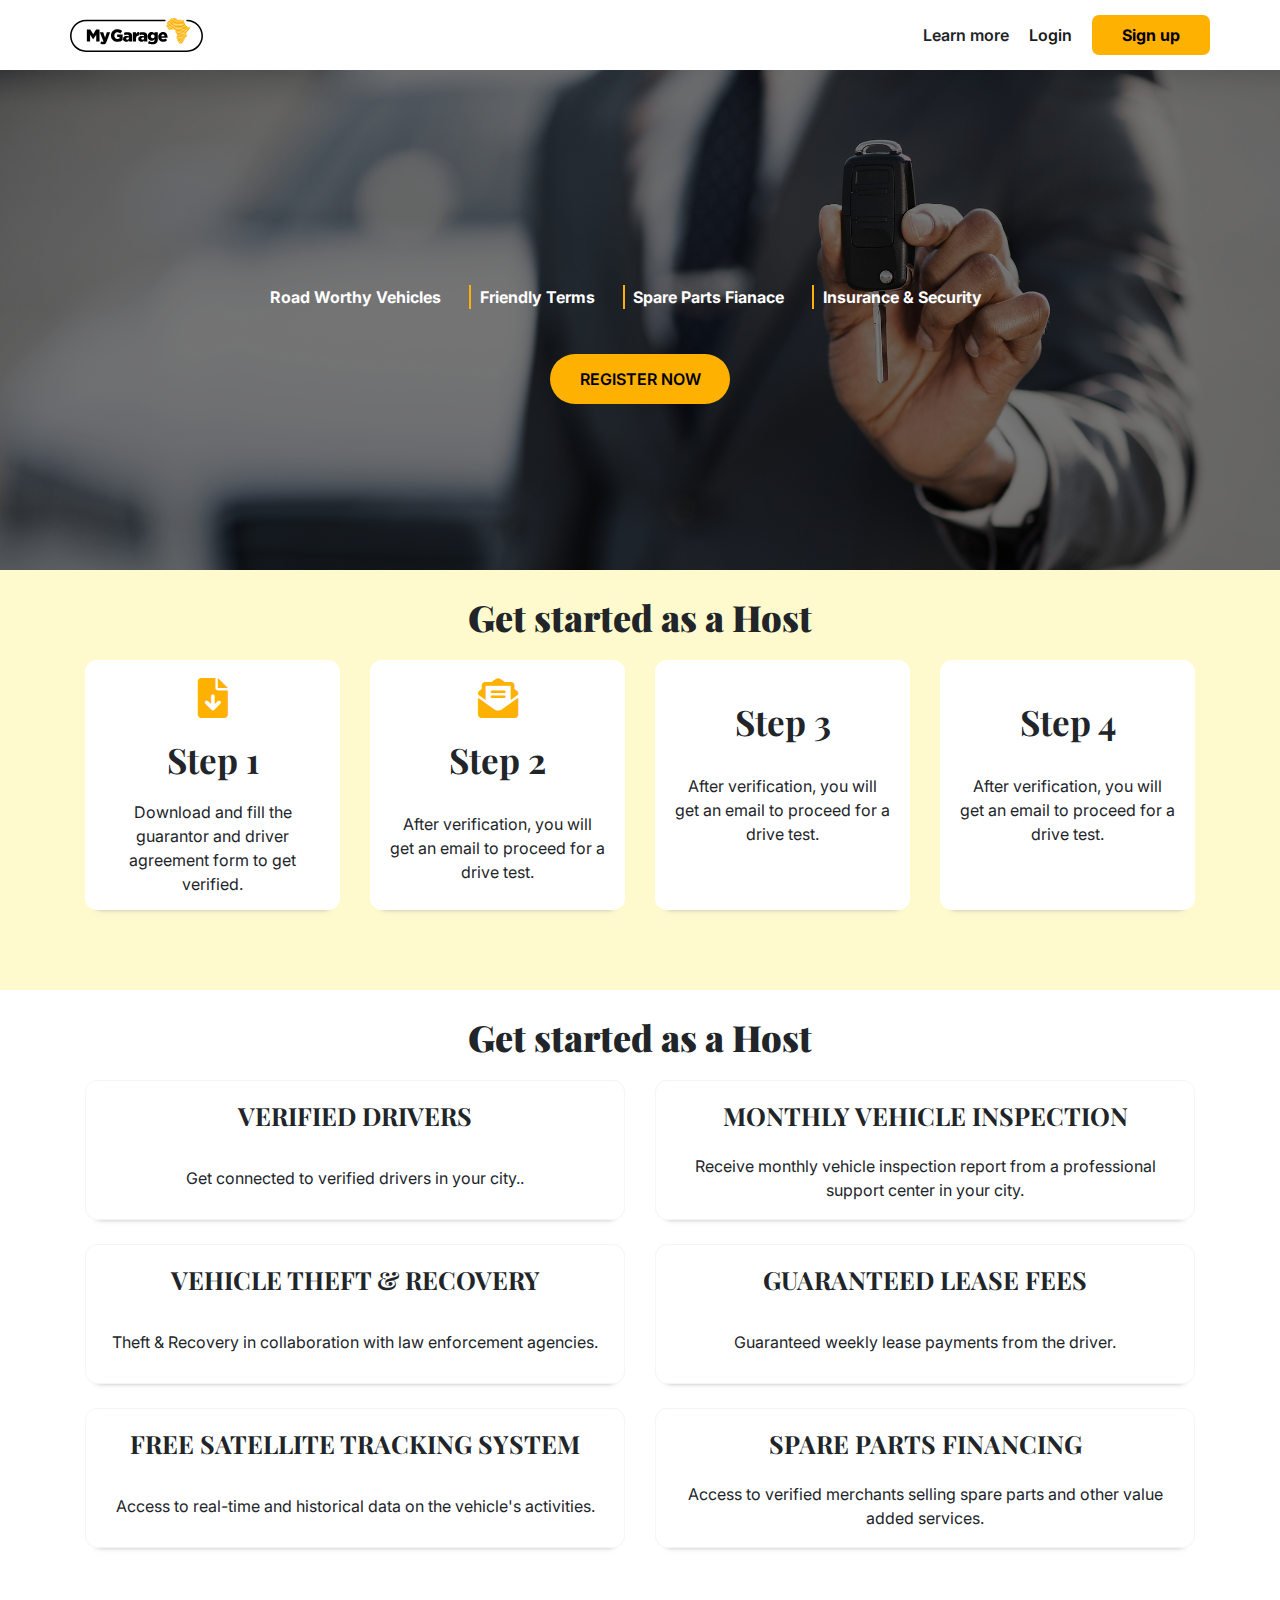
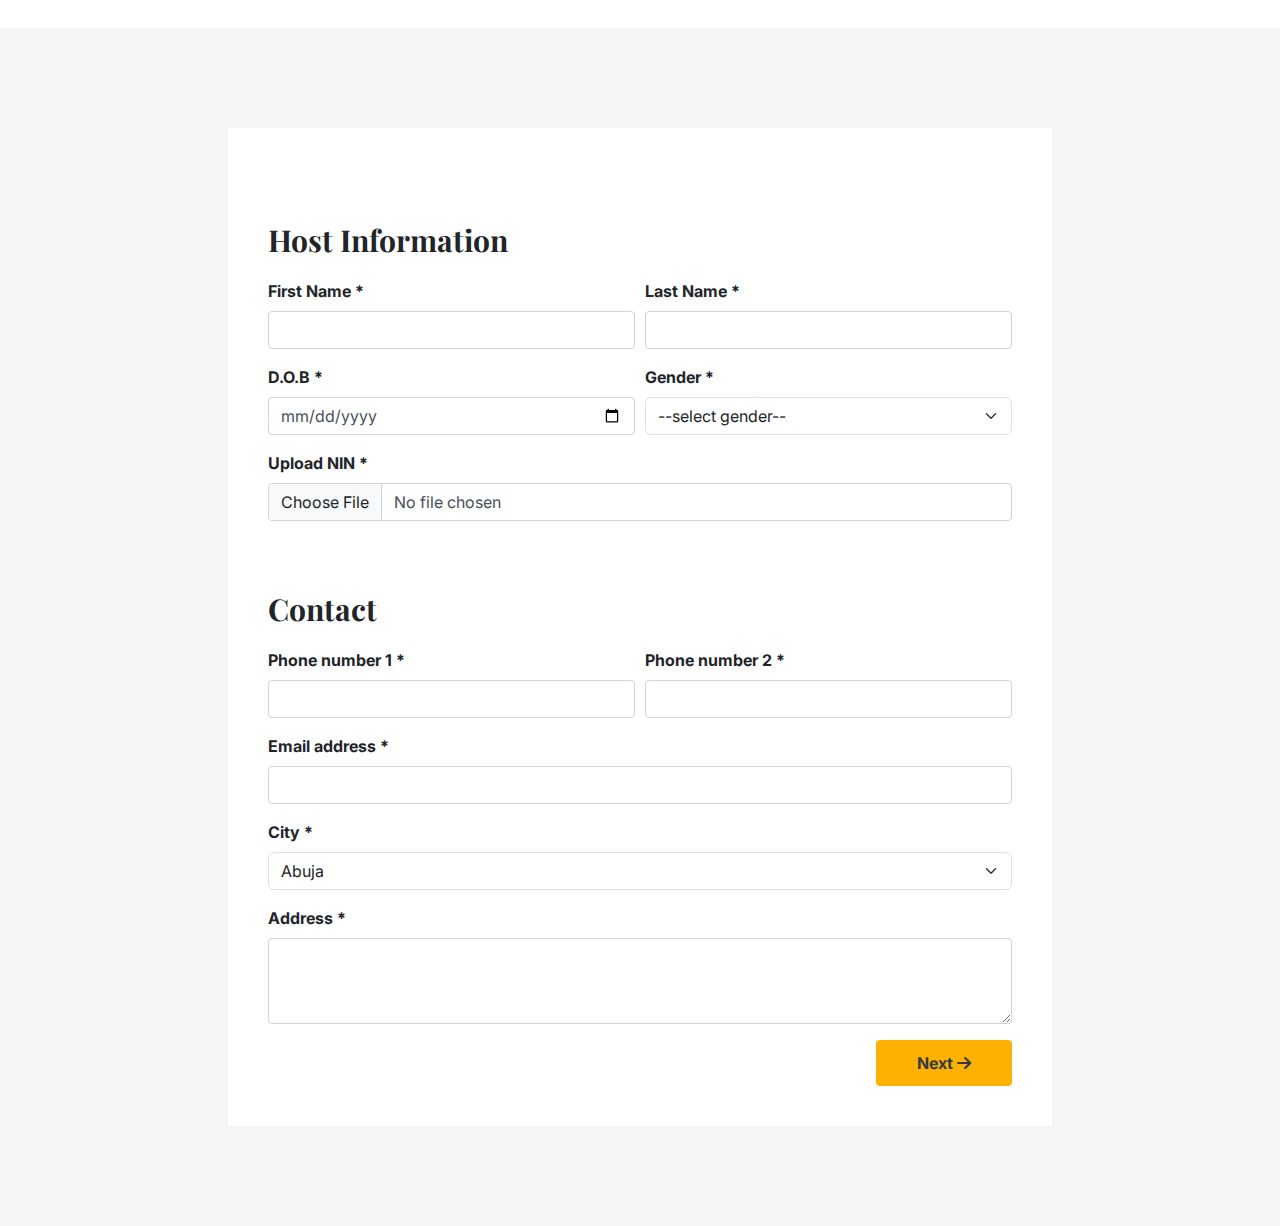
==== host.html @ 90c21dfc "created host.html" ====
<!DOCTYPE html>
<html lang="en">
  <head>
    <meta charset="UTF-8" />
    <meta http-equiv="X-UA-Compatible" content="IE=edge" />
    <meta name="viewport" content="width=device-width, initial-scale=1.0" />
    <title>Document</title>
    <script src="https://cdn.jsdelivr.net/npm/bootstrap@5.1.3/dist/js/bootstrap.bundle.min.js"></script>
    <link
      href="https://cdn.jsdelivr.net/npm/bootstrap@5.1.3/dist/css/bootstrap.min.css"
      rel="stylesheet"
    />
    <link rel="stylesheet" href="assets/bootstrap/css/bootstrap.min.css" />
    <link rel="stylesheet" href="assets/style.css" />
    <!-- Boxicons CDN Link -->
    <link
      href="https://unpkg.com/boxicons@2.0.7/css/boxicons.min.css"
      rel="stylesheet"
    />
    <!-- splide css -->
    <link rel="stylesheet" href="assets/dist/css/splide.min.css" />
    <!-- splide js -->
    <script src="assets/dist/js/splide.min.js"></script>
    <!-- font awesome -->
    <link
      rel="stylesheet"
      href="https://cdnjs.cloudflare.com/ajax/libs/font-awesome/6.0.0/css/all.min.css"
    />
    <!-- aos lib -->
    <link href="https://unpkg.com/aos@2.3.1/dist/aos.css" rel="stylesheet" />
    <script src="https://unpkg.com/aos@2.3.1/dist/aos.js"></script>
  </head>
  <body>
    <style>
      .box{
        width: 100%;
        height: 200px;
        margin-bottom: 30px;
      }
      .register-banner {
        /* height: 580px; */
      }
      .introImg{
        width: 100%;
        height: 580px;
      }
      .introImg img{
        width: 100%;
        height: 100%;
      }
      
    </style>
    <!-- navbar -->
    <div class="navbar">
      <div class="logo">
        <a href="index.html">
        <img src="assets/img/logo1.svg" alt="" />
        </a>
      </div>
      <ul class="account-section">
        <li>Learn more</li>
        <li><a href="login.html">Login</a></li>
        <li class="">
          <a href="" class="accBtn">Sign up</a>
        </li>
      </ul>
    </div>
    <!-- banner -->
    <div class="host-banner">
      <div class="get-started-links">
        <span>Road Worthy Vehicles</span>
        <span>Friendly Terms</span>
        <span>Spare Parts Fianace</span>
        <span>Insurance & Security</span>
      </div>
      <a href="#form-region" class="linkBtn">REGISTER NOW</a>
    </div>

    <div class="steps-section">
        
      <p class="title text-center">Get started as a Host</p>
      <div class="container">
        <div class="row">
          <div class="col-sm-6 col-md-3">
            <div class="stepsBox">
                <div class="step-icon">
                    <i class="fa-solid fa-file-arrow-down"></i>
                </div>
              <div class="step-count">Step 1</div>
              <div class="step-info">
                  Download and fill the guarantor and driver agreement form to get verified.
              </div>
            </div>
          </div>
          <div class="col-sm-6 col-md-3">
            <div class="stepsBox">
                <div class="step-icon">
                    <i class="fa-solid fa-envelope-open-text"></i>
                </div>
              <div class="step-count">Step 2</div>
              <div class="step-info">
                After verification, you will get an email to proceed for a drive test.
              </div>
            </div>
          </div>
          <div class="col-sm-6 col-md-3">
            <div class="stepsBox">
              <div class="step-count">Step 3</div>
              <div class="step-info">
                After verification, you will get an email to proceed for a drive test.
              </div>
            </div>
          </div>
          <div class="col-sm-6 col-md-3">
            <div class="stepsBox">
              <div class="step-count">Step 4</div>
              <div class="step-info">
                After verification, you will get an email to proceed for a drive test.
              </div>
            </div>
          </div>
        </div>
      </div>
    </div>

    <div class="steps-section2">
        <p class="title text-center">Get started as a Host</p>
        <div class="container">
          <div class="row g-4">
            <div class="col-sm-6 col-md-6">
              <div class="stepsBox">
                <div class="step-count">VERIFIED DRIVERS</div>
                <div class="step-info">
                    Get connected to verified drivers in your city..
                </div>
              </div>
            </div>
            <div class="col-sm-6 col-md-6">
              <div class="stepsBox">
                <div class="step-count">MONTHLY VEHICLE INSPECTION</div>
                <div class="step-info">
                    Receive monthly vehicle inspection report from a professional support center in your city.
                </div>
              </div>
            </div>
            <div class="col-sm-6 col-md-6">
              <div class="stepsBox">
                <div class="step-count">VEHICLE THEFT & RECOVERY</div>
                <div class="step-info">
                    Theft & Recovery in collaboration with law enforcement agencies.
                </div>
              </div>
            </div>
            <div class="col-sm-6 col-md-6">
              <div class="stepsBox">
                <div class="step-count">GUARANTEED LEASE FEES</div>
                <div class="step-info">
                    Guaranteed weekly lease payments from the driver.
                </div>
              </div>
            </div>  
            <div class="col-sm-6 col-md-6">
                <div class="stepsBox">
                  <div class="step-count">FREE SATELLITE TRACKING SYSTEM</div>
                  <div class="step-info">
                    Access to real-time and historical data on the vehicle's activities.
                  </div>
                </div>
              </div>
              <div class="col-sm-6 col-md-6">
                <div class="stepsBox">
                  <div class="step-count">SPARE PARTS FINANCING</div>
                  <div class="step-info">
                    Access to verified merchants selling spare parts and other value added services.
                  </div>
                </div>
              </div>
          </div>
        </div>
      </div>
      <div class="form-region" id="form-region">
        <div class="container-fluid">
          <div class="row">        
            <div class="col-sm-6 col-md-8 offset-md-2">
              <div class="registerForm">
                <form action="">
                 <div class="form1">
                  <p class="form-title">Host Information</p>
                  <div class="form-row">
                    <div class="col-sm-6 col-md-6">
                      <div class="form-group">
                        <label for="">First Name *</label>
                        <input type="text" class="form-control" />
                      </div>
                    </div>
                    <div class="col-sm-6 col-md-6">
                      <div class="form-group">
                        <label for="">Last Name *</label>
                        <input type="text" class="form-control" />
                      </div>
                    </div>
                  </div>
                  <div class="form-row">
                    <div class="col-sm-6 col-md-6">
                      <div class="form-group">
                        <label for="">D.O.B *</label>
                        <input type="date" class="form-control" />
                      </div>
                    </div>
                    <div class="col-sm-6 col-md-6">
                      <div class="form-group">
                        <label for="">Gender *</label>
                        <select name="" class="form-select">
                          <option value="">--select gender--</option>
                          <option value="Male">Male</option>
                          <option value="Female">Female</option>
                        </select>
                      </div>
                    </div>
                  </div>
                  <div class="form-row">
                    <div class="col-sm-6 col-md-12">
                      <div class="form-group">
                        <label for="">Upload NIN *</label>
                        <input type="file" class="form-control" />
                      </div>
                    </div>
                  </div>
                  <p class="form-title">Contact</p>
                  <div class="form-row">
                    <div class="col-sm-6 col-md-6">
                      <div class="form-group">
                        <label for="">Phone number 1 *</label>
                        <input type="text" class="form-control" />
                      </div>
                    </div>
                    <div class="col-sm-6 col-md-6">
                      <div class="form-group">
                        <label for="">Phone number 2 *</label>
                        <input type="text" class="form-control" />
                      </div>
                    </div>
                    <div class="col-sm-6 col-md-12 col-lg-12">
                      <div class="form-group">
                        <label for="">Email address *</label>
                        <input type="email" class="form-control" />
                      </div>
                    </div>
                    <div class="col-sm-6 col-md-12 col-lg-12">
                      <div class="form-group">
                        <label for="">City *</label>
                        <select name=""class="form-select">
                          <option value="">Abuja</option>
                          <option value="">Lagos</option>
                          <option value="">Kano</option>
                          <option value="">Abuja</option>
                          <option value="">Abuja</option>
                          <option value="">Abuja</option>
                          <option value="">Abuja</option>
                          <option value="">Abuja</option>
                          <option value="">Abuja</option>
                        </select>
                      </div>
                    </div>
                    <div class="col-sm-6 col-md-12 col-lg-12">
                      <div class="form-group">
                        <label for="">Address *</label>
                        <textarea
                          name=""
                          id=""
                          cols="30"
                          rows="3"
                          class="form-control"
                        ></textarea>
                      </div>
                    </div>
                  </div>
                  <div class="moveBtn">
                    <button id="nextBtn" class="btn text-dark bg-ylw">Next <i class="fa-solid fa-arrow-right"></i></button>
                  </div>  
                 </div>   
                 <div class="form2">
                  <p class="form-title">Documentation</p>
                <div class="form-row">
                  <div class="col-sm-6 col-md-6 col-lg-6">
                    <div class="form-group">
                      <label for="">Driver License *</label>
                      <input
                        type="text"
                        class="form-control"
                        placeholder="Driver License number"
                      />
                    </div>
                  </div>
                  <div class="col-sm-6 col-md-6 col-lg-6">
                    <div class="form-group">
                      <label for="">Upload Driver License *</label>
                      <input type="file" class="form-control" />
                    </div>
                  </div>
                </div>
                <p class="form-title">Terms of Agreement</p>
                <p>
                  Lorem ipsum dolor sit, amet consectetur adipisicing elit. Nemo
                  repellendus nostrum explicabo numquam culpa aliquam.
                </p>
                <div class="form-row">
                  <div class="col-sm-6 col-md-6">
                    <button class="btn w-100 bg-ylw">Download</button>
                  </div>
                  <div class="col-sm-6 col-md-6">
                    <input type="file" class="form-control" />
                    <small>Upload</small>
                  </div>
                </div>
                <p class="form-title">Guarantor Information</p>
                <p>
                  Lorem ipsum dolor sit amet consectetur adipisicing elit.
                  Pariatur commodi labore vero laboriosam, reprehenderit vel.
                </p>
                <div class="form-row">
                  <div class="col-sm-6 col-md-4 col-lg-4">
                    <div class="form-group">
                      <button class="btn bg-ylw w-100">Download</button>
                    </div>
                  </div>
                  <div class="col-sm-6 col-md-4 col-lg-4">
                    <div class="form-group">
                      <input type="file" class="form-control" />
                      <small>Guarantor 1</small>
                    </div>
                  </div>
                  <div class="col-sm-6 col-md-4 col-lg-4">
                    <div class="form-group">
                      <input type="file" class="form-control" />
                      <small>Guarantor 2</small>
                    </div>
                  </div>
                </div>
                <p class="form-title">Bank</p>
                <div class="form-row">
                  <div class="col-sm-6 col-md-4 col-lg-6">
                    <div class="form-group">
                      <label for="">Bank Name</label>
                      <input type="text" class="form-control" />
                    </div>
                  </div>
                  <div class="col-sm-6 col-md-4 col-lg-6">
                    <div class="form-group">
                      <label for="">Account type</label>
                      <select name="" class="form-select">
                        <option value="">Savings</option>
                        <option value="">Current</option>
                      </select>
                    </div>
                  </div>
                  <div class="col-sm-6 col-md-4 col-lg-6">
                    <div class="form-group">
                      <label for="">Account number</label>
                      <input type="text" class="form-control" />
                    </div>
                  </div>
                  <div class="col-sm-6 col-md-4 col-lg-6">
                    <div class="form-group">
                      <label for="">Account number</label>
                      <input type="text" class="form-control" />
                    </div>
                  </div>
                </div>

                <table class="questionTable text-center">
                    <tr>
                        <th>Variable</th>
                        <th>Host</th>
                        <th>Driver</th>
                    </tr>
                    <tr>
                        <td></td>
                        <td colspan="2">Rental</td>
                    </tr>
                    <tr>
                        <td>text text</td>
                        <td><i class="fa-solid fa-check"></i></td>
                        <td><i class="fa-solid fa-times"></i></td>
                    </tr>
                    <tr>
                        <td>text text</td>
                        <td><i class="fa-solid fa-times"></i></td>
                        <td><i class="fa-solid fa-check"></i></td>
                    </tr>
                    <tr>
                        <td>text text</td>
                        <td><i class="fa-solid fa-check"></i></td>
                        <td><i class="fa-solid fa-times"></i></td>
                    </tr>
                    <tr>
                        <td>text text</td>
                        <td><i class="fa-solid fa-times"></i></td>
                        <td><i class="fa-solid fa-check"></i></td>
                    </tr>
                    <tr>
                        <td>text text</td>
                        <td><i class="fa-solid fa-check"></i></td>
                        <td><i class="fa-solid fa-times"></i></td>
                    </tr>
                    <tr>
                        <td>text text</td>
                        <td><i class="fa-solid fa-times"></i></td>
                        <td><i class="fa-solid fa-check"></i></td>
                    </tr>
                </table>
                <div class="moveBtn">
                  <button id="backBtn" class="btn"><i class="fa-solid fa-arrow-left"></i> Back</button>
                  <button class="btn text-dark bg-ylw ml-4">REGISTER</button>
                </div> 
                </div>             
                </form>
              </div>
            </div>
        </div>
        </div>
      </div>   

  </body>
</html>
<script>
  AOS.init()
</script>
<!-- <script src="assets/app.js"></script> -->
<script>
  // multistep form
let nextButton =  document.querySelector('#nextBtn');
let backButton =  document.querySelector('#backBtn');

let box1 = document.querySelector('.form1');
let box2 = document.querySelector('.form2');

nextButton.addEventListener('click', (e)=>{
    e.preventDefault();
    showBox2();
});
backButton.addEventListener('click', (e)=>{
    e.preventDefault();
    showBox1();
});
function showBox2(){
    box1.style.display = "none";
    box2.style.display = "block";
}

function showBox1(){
    box2.style.display = "none";
    box1.style.display = "block";
}

  
</script>

<!-- VERIFIED DRIVERS
Get connected to verified drivers in your city.

MONTHLY VEHICLE INSPECTION
Receive monthly vehicle inspection report from a professional support center in your city.

VEHICLE THEFT & RECOVERY
Theft & Recovery in collaboration with law enforcement agencies.

GUARANTEED LEASE FEES
Guaranteed weekly lease payments from the driver.

FREE SATELLITE TRACKING SYSTEM
Access to real-time and historical data on the vehicle's activities.

SPARE PARTS FINANCING
Access to verified merchants selling spare parts and other value added services. -->


<!-- [6:13 PM, 2/28/2022] Sir Ifeanyi: Service Model 1
-Hire Purhcase
city
hire purhcase value
security deposit
weekly remittance
transmission;automatic or manual
engine type; petrol or diesel
Recommend the address of your preferred mechanic

Who will be responsible for repairs on the suspension system , exhaust, fuel supply system?-driver
Who will be responsible for monthly oil change and servicing?-driver
Who will be responsible for repair on air conditioning system?-driver
Who will be responsible for insurance and vehicle document renewals?-Host
Who will be responsible for repair on wear and tear? -driver
Can the driver work out of town?-YNO
Insurance Type; comprehensive


Service Model 2
-Rental
city
weekly remittance
security deposit
transmission;automatic or manual
engine type; petrol or di…
[6:13 PM, 2/28/2022] Sir Ifeanyi: Service Model 1
-Hire Purhcase
city
hire purhcase value
security deposit
weekly remittance
transmission;automatic or manual
engine type; petrol or diesel
Recommend the address of your preferred mechanic

Who will be responsible for repairs on the suspension system , exhaust, fuel supply system?-driver
Who will be responsible for monthly oil change and servicing?-driver
Who will be responsible for repair on air conditioning system?-driver
Who will be responsible for insurance and vehicle document renewals?-Host
Who will be responsible for repair on wear and tear? -driver
Can the driver work out of town?-NO
Insurance Type; comprehensive


Service Model 2
-Rental
city
weekly remittance
security deposit
transmission;automatic or manual
engine type; petrol or diesel

Recommend the address of your preferred mechanic?
Who will be responsible for repairs on the suspension system , exhaust, fuel supply system?-driver
Who will be responsible for monthly oil change and servicing?-host
Who will be responsible for repair on air conditioning system?-host
Who will be responsible for insurance and vehicle document renewals?-Host
Who will be responsible for repair on wear and tear? -host
Can the driver work out of town?-NO
Insurance Type; comprehensive -->
---- assets/style.css ----
@import url('https://fonts.googleapis.com/css2?family=Comforter&family=Inter:wght@200&family=Poppins:wght@200&family=Redressed&display=swap');
@import url('https://fonts.googleapis.com/css2?family=Playfair+Display:wght@900&display=swap');

:root {
  --ylwClr: #feb100;
}
* {
  margin: 0;
  padding: 0;
  box-sizing: border-box;
  font-family: 'Inter', sans-serif;
}
html {
  scroll-behavior: smooth;
}
a {
  color: #1a1a1a;
  text-decoration: none;
}
a:hover {
  color: var(--ylwClr) !important;
}
.bg-ylw {
  background-color: #feb100;
  color: #fff;
  font-weight: bold;
}
.learnBtn {
  color: #000;
  font-weight: 600;
  text-decoration: none;
  background: var(--ylwClr);
  display: flex;
  justify-content: center;
  align-items: center;
  width: 180px;
  height: 50px;
  border-radius: 3px;
  outline: none;
  border: none;
}
/* scrollbar */
/* width */
::-webkit-scrollbar {
  width: 7px;
}

/* Track */
::-webkit-scrollbar-track {
  background: #555;
}

/* Handle */
::-webkit-scrollbar-thumb {
  background: var(--ylwClr);
}

/* Handle on hover */
::-webkit-scrollbar-thumb:hover {
  background: #555;
}
.navbar {
  font-weight: 600;
  padding: 0 70px;
  height: 70px;
  box-shadow: 0 0 10px #c4c4c4;
}
.logo {
  height: 100%;
  width: 190px;
  display: flex;
  justify-content: center;
  align-items: center;
}
.logo img {
  height: 80%;
  width: 70%;
}
.accBtn {
  background: var(--ylwClr);
  padding: 10px 30px;
  color: #000;
  font-weight: bold;
  border-radius: 7px;
  border: none;
  outline: none;
}
.account-section {
  display: flex;
  margin: 0;
  padding: 0;
}
.account-section li {
  list-style: none;
  margin-left: 20px;
}

.banner {
  /* background-color: red; */
  z-index: 4;
  text-align: center;
  width: 70%;
  height: 80%;
  display: flex;
  justify-content: center;
  align-items: center;
  flex-direction: column;
  /* padding-left: 40px; */
  /* margin-top: 40px; */
}

.banner-section {
  height: 520px;
  background: url('img/fati\ bridge.png');
  background-position: center;
  background-size: cover;
  position: relative;
  z-index: -2;
  display: flex;
  justify-content: center;
  align-items: center;
}
.banner-section::after {
  width: 100%;
  height: 520px;
  background: rgba(0, 0, 0, 0.541);
  position: absolute;
  top: 0;
  left: 0;
  display: block;
  content: '';
  z-index: -1;
}
.banner-title {
  font-family: 'Playfair Display', serif !important;
  font-size: 55px;
  color: #fff;
}
.banner-info {
  color: #fff;
  font-size: 20px;
  font-weight: bold;
}
.search-box {
  z-index: 100px !important;
  width: 45%;
  margin: 10px auto;
  border: 1px solid #c4c4c4;
  border-radius: 30px;
  height: 50px;
  background-color: #fff !important;
  position: absolute;
  top: 80px;
  left: 27%;
  display: flex;
  justify-content: flex-end;
}
.searchIcon {
  border-radius: 30px;
  background: var(--ylwClr);
  width: 50px;
  height: 100%;
  display: flex;
  justify-content: center;
  align-items: center;
  font-size: 24px;
}

.account-btn {
  height: 90px;
  width: 44%;
  margin: auto;
  transform: translateY(-35px);
  background: var(--ylwClr);
  display: flex;
  justify-content: center;
  align-items: center;
  margin-bottom: 50px;
  border-radius: 48px;
  /* height: 60px; */
  /* width: 90%; */
}
.account-btn button {
  width: 170px;
  height: 50px;
  margin: 7px;
  border-radius: 35px;
  border: none;
}
.register-host,
.driver-register {
  background-color: #fff;
  font-weight: 600;
  color: #1a1a1a;
}
.enterprise {
  background-color: #1a1a1a;
  font-weight: 600;
  color: #fff;
}
ul {
  list-style: none;
}
a {
  text-decoration: none;
}
a:hover {
  color: #000;
  font-weight: 600;
  text-decoration: none;
  color: aliceblue;
}
.title {
  font-size: 36px;
  font-weight: 900;
  letter-spacing: 0;
  text-align: center;
  font-family: 'Playfair Display', serif !important;
  z-index: 10px;
  padding-top: 20px;
}
.title-box {
  position: relative;
}
.title-shadow {
  width: 370px;
  height: 12px;
  background: #c4c4c45d;
  margin: auto;
  z-index: -50px;
  opacity: 0.5;
  transform: translateY(-33px);
}
/* car section */
.browse-car-section {
  margin-bottom: 80px;
  height: auto;
  display: flex;
  flex-direction: column;
}
.browse-car {
  background: #fff;
  height: 330px;
  width: 280px;
  border-radius: 36px;
  border: 1px solid #c4c4c438;
  box-shadow: 0 10px 6px -12px #777;
}
.browse-car:hover {
  border: 2px solid #c4c4c438;
  transform-style: preserve-3d;
  transform: scale(1.02);
  transition: all ease 0.3s;
  box-shadow: 0 10px 6px -7px #777;
}
.car-img {
  width: 100%;
  height: 65%;
  border-top-right-radius: 36px;
  border-top-left-radius: 36px;
  border-bottom-right-radius: 36px;
}
.location-img {
  height: 70%;
  width: 100%;
  display: flex;
  justify-content: center;
  align-items: center;
  border-top-right-radius: 36px;
  border-top-left-radius: 36px;
  border-bottom-right-radius: 36px;
}
.car-img img {
  width: 100%;
  height: 100%;
  border-top-right-radius: 36px;
  border-top-left-radius: 36px;
  border-bottom-right-radius: 36px;
}
.location-img img {
  height: 100%;
  width: 100%;
  border-top-right-radius: 36px;
  border-top-left-radius: 36px;
  border-bottom-right-radius: 36px;
}
.browse-location {
  height: 370px;
  width: 365px;
  box-shadow: 0 10px 6px -12px #777;
  position: relative;
  border-radius: 22px;
  background: #fff;
  border-radius: 36px;
}
.browse-location:hover {
  transform-style: preserve-3d;
  box-shadow: 0 10px 6px -7px #777;
}

.car-name {
  width: 100%;
  height: 20%;
  font-weight: bold;
  flex-direction: column;
  padding: 20px;
  line-height: 10px;
}
.car-price {
  color: var(--ylwClr);
  font-weight: bold;
  font-size: 20px;
}
.car-location {
  color: #777;
}
.name-car {
  font-size: 14px;
}
.account-img {
  width: 100%;
  height: 200px;
  background: #c4c4c4;
}
.account-info {
  width: 100%;
  height: 200px;
  background: var(--ylwClr);
}
.explore-garage-section {
  width: 100%;
  background: #ffface;
  position: relative;
}

.location-section {
  margin-bottom: 70px;
  display: flex;
  flex-direction: column;
  background: #f5f5f5;
}
.location-name {
  height: 30%;
  display: flex;
  justify-content: center;
  align-items: flex-start;
  font-weight: bold;
  background-color: #fff;
  color: #1a1a1a;
  padding: 10px 30px;
  flex-direction: column;
  border-bottom-right-radius: 36px;
  border-bottom-left-radius: 36px;
}
.place {
  font-size: 23px;
  font-weight: bold;
}
.vehicle-num {
  font-weight: 500;
  font-size: 20px;
  color: #777;
}
.download-app-section {
  width: 70%;
  margin: auto;
  margin-bottom: 50px;
}
.app-img,
.app-download {
  width: 100%;
  height: 450px;
  /* background-color: red; */
  display: flex;
  justify-content: center;
  /* align-items: center; */
  flex-direction: column;
}
.app-download img {
  width: 50%;
}
.app-img img {
  width: 90%;
  height: 90%;
}
.afflicate-section {
  height: 300px;
  display: flex;
  justify-content: center;
  align-items: center;
  flex-direction: column;
  background: #1a1a1a;
}
.affiliate-title {
  font-size: 60px;
  color: #fff;
  font-weight: 600;
  font-family: 'Playfair Display', serif !important;
}
.get-started-btn {
  padding: 20px 70px;
  background: var(--ylwClr);
  border: none;
  /* text-align: center; */
  font-weight: 600;
  color: #1a1a1a;
  border-radius: 3px;
}
.affiliate-info {
  color: #fff;
  font-weight: 600;
  width: 70%;
  text-align: center;
}
.ratings-section {
  margin-top: 70px;
  /* margin-bottom: 10px; */
}
.ratings {
  width: 100%;
  height: 300px;
  background: #c4c4c4;
}
.ratings-img,
.ratings-info {
  width: 100%;
  height: 50%;
}
.linkBtn {
  color: #000;
  font-weight: 600;
  text-decoration: none;
  background: var(--ylwClr);
  margin: 12px auto;
  display: flex;
  justify-content: center;
  align-items: center;
  width: 180px;
  height: 50px;
  border: none;
  outline: none;
  border-radius: 25px;
  margin-bottom: 45px;
}
.linkBtn:hover {
  color: #fff !important;
}
.sideBtn {
  margin: 0 !important;
}
.card {
  position: relative;
  background: #fff;
  border-radius: 20px;
  margin: 20px 0;
  box-shadow: 0 5px 10px rgba(0, 0, 0, 0.1);
}

.card::before {
  content: '';
  position: absolute;
  height: 40%;
  width: 100%;
  background: #7d2ae8;
  border-radius: 20px 20px 0 0;
}

.card .card-content {
  display: flex;
  flex-direction: column;
  align-items: center;
  padding: 30px;
  position: relative;
  z-index: 100;
}

section .card .image {
  height: 140px;
  width: 140px;
  border-radius: 50%;
  padding: 3px;
  background: #7d2ae8;
}

section .card .image img {
  height: 100%;
  width: 100%;
  object-fit: cover;
  border-radius: 50%;
  border: 3px solid #fff;
}

.card .media-icons {
  position: absolute;
  top: 10px;
  right: 20px;
  display: flex;
  flex-direction: column;
  align-items: center;
}

.card .media-icons i {
  color: #fff;
  opacity: 0.6;
  margin-top: 10px;
  transition: all 0.3s ease;
  cursor: pointer;
}

.card .media-icons i:hover {
  opacity: 1;
}

.card .name-profession {
  display: flex;
  flex-direction: column;
  align-items: center;
  margin-top: 10px;
}

.name-profession .name {
  font-size: 20px;
  font-weight: 600;
}

.name-profession .profession {
  font-size: 15px;
  font-weight: 500;
}

.card .rating {
  display: flex;
  align-items: center;
  margin-top: 18px;
}

.card .rating i {
  font-size: 18px;
  margin: 0 2px;
  color: #7d2ae8;
}

.card .button {
  width: 100%;
  display: flex;
  justify-content: space-around;
  margin-top: 20px;
}

.card .button button {
  background: #7d2ae8;
  outline: none;
  border: none;
  color: #fff;
  padding: 8px 22px;
  border-radius: 20px;
  font-size: 14px;
  transition: all 0.3s ease;
  cursor: pointer;
}

.button button:hover {
  background: #6616d0;
}

.explore-account {
  height: 400px;
}
.image_acct,
.acct_signup {
  width: 100%;
  height: 80%;
  background: #c4c4c4;
}

/* explore section */
.explore-img {
  width: 100%;
  height: 500px;
  display: flex;
  justify-content: flex-end;
  /* align-items: flex-end; */
  /* flex-direction: column; */
  padding: 0 30px;
}
.col-img {
  /* position: relative; */
}
.africa-img {
  position: absolute;
  top: -50px;
  height: 500px;
  z-index: 100;
  left: -240px;
  opacity: 0.1;
}
.explore-link {
  width: 100%;
  height: 500px;
  display: flex;
  justify-content: center;
  align-items: flex-start;
  flex-direction: column;
  padding: 0 30px;
}
.explore-img img {
  width: 50%;
  height: 75%;
}
.title-signup {
  font-size: 35px;
  font-weight: bolder;
  font-family: 'Playfair Display', serif;
}
.spc-clr {
  font-weight: bolder;
  font-size: 36px;
  font-family: 'Playfair Display', serif;
}
.explore-info {
  width: 70%;
}
.download-title {
  font-weight: bold;
  font-size: 30px;
  font-family: 'Playfair Display', serif;
}
/* ratings section */
.ratings-section {
  margin-bottom: 80px;
  height: auto;
  display: flex;
  flex-direction: column;
}
.rating {
  height: 250px;
  width: 355px;
  border: 1px solid #c4c4c438;
  box-shadow: 0 10px 6px -12px #777;
}
.rating:hover {
  box-shadow: 0 10px 6px -7px #777;
}
.rating-top {
  width: 100%;
  height: 60%;
  display: flex;
  justify-content: space-between;
  align-items: center;
}
.rating-info {
  width: 100%;
  padding: 15px;
  text-align: center;
  font-size: 15px;
}
.user-1,
.user-2 {
  height: 100%;
  width: 50%;
  display: flex;
  justify-content: center;
  align-items: center;
  flex-direction: column;
}
.user-name,
.user-rating {
  width: 100%;
}
.user-1 img {
  width: 65%;
  height: 75%;
  border-radius: 50%;
}

/* faqs section */
.section-center {
  max-width: 70%;
  margin: auto;
  margin-bottom: 100px;
}
.question {
  background: #fff;
  border-radius: 5px;
  box-shadow: 0 10px 6px -12px #777;
  padding: 1.5rem 1.5rem 0 1.5rem;
  margin: auto;
  margin-bottom: 1rem;
}
.question-title {
  display: flex;
  justify-content: space-between;
  align-items: center;
  text-transform: capitalize;
  padding-bottom: 1rem;
}

.question-title p {
  margin-bottom: 0;
  font-weight: 600;
}
.question-btn {
  font-size: 1.5rem;
  background: transparent;
  border-color: transparent;
  cursor: pointer;
  color: var(--ylwClr);
  transition: all 0.3s linear;
}
.question-btn:hover {
  transform: rotate(90deg);
}
.question-text {
  padding: 1rem 0 1.5rem 0;
  border-top: 1px solid rgba(0, 0, 0, 0.2);
}
.question-text p {
  margin-bottom: 0;
}
/* hide text */
.question-text {
  display: none;
}
.show-text .question-text {
  display: block;
}
.minus-icon {
  display: none;
}
.show-text .minus-icon {
  display: inline;
}
.show-text .plus-icon {
  display: none;
}
/* backtop botton */
.backTop {
  width: 70px;
  height: 70px;
  background: var(--ylwClr);
  color: #1a1a1a;
  position: fixed;
  right: 15px;
  bottom: 15px;
  border-radius: 50px;
  border: none;
  display: none;
  outline: none;
}
.backTop:hover {
  background: #1a1a1a;
  font-weight: bold;
  color: #f5f5f5;
}
/* footer */
.footer-section {
  background: #f5f5f5;
  padding: 80px;
}
.footer-sec {
  width: 100%;
  height: auto;
  /* background: red; */
  padding: 10px;
}
.footer-logo img {
  width: 170px;
  height: 150px;
}
.footer-section-title {
  font-weight: bold;
  font-size: 16px;
  padding: 30px 0;
  height: 40px;
  display: flex;
  justify-content: flex-start;
  align-items: center;
  text-transform: uppercase;
}
.footer-list li {
  color: #1a1a1a;
}
.tel-text {
  color: #1a1a1a;
}
.footer-socials {
  display: flex;
}
.footer-socials li {
  margin: 15px 10px 0 0;
}
.footer-socials li i {
  font-size: 35px;
}

/* form */
.formBox {
  padding: 20px;
  width: 100%;
  height: auto;
  /* box-shadow: 0 0 1px #777; */
}
.form-img {
  width: 100%;
  height: 70px;
  /* border: 1px solid; */
}
.form-img img {
  width: 100%;
  height: 100%;
}
.acctOption {
  width: 100%;
  height: 40px;
  display: flex;
  justify-content: space-between;
  align-items: center;
  margin-top: 20px;
  font-weight: 600;
}
.createBtn {
  color: var(--ylwClr);
}
.form-login {
  margin-top: 30px;
}
.form-login input {
  width: 100%;
  box-shadow: 0 0 1px #777;
}
/* register form */
.registerForm label {
  font-weight: bold;
}
.form-title {
  font-weight: bold;
  font-family: 'Playfair Display', serif !important;
  font-size: 30px;
  margin-top: 50px;
}

@media screen and (max-width: 700px) {
  .banner-section {
    height: 420px;
  }
  .banner-section::after {
    height: 420px;
  }
  .banner-title {
    font-size: 20px;
  }
  .banner-info {
    font-size: 14px;
  }
  .banner {
    width: 85%;
    text-align: justify;
  }

  .account-btn button {
    width: 32%;
    height: 40px;
    margin: 7px;
    border-radius: 35px;
    border: none;
    font-size: 11px;
  }
  .browse-car-section {
    margin-bottom: 80px;
    height: auto;
    display: flex;
    flex-direction: column;
  }
  .browse-car {
    background: #fff;
    height: 330px;
    width: 10px;
    border-radius: 36px;
    border: 1px solid #c4c4c438;
    box-shadow: 0 10px 6px -12px #777;
  }
}
/* register page */

.form-region {
  background: #f5f5f5;
  padding: 100px 0;
}
.registerForm {
  background: #fff;
  padding: 40px;
}
.moveBtn {
  display: flex;
  justify-content: flex-end;
}
.moveBtn button {
  padding: 10px 40px;
}
.form2 {
  display: none;
}
#backBtn {
  border: 2px solid var(--ylwClr);
  color: var(--ylwClr);
  font-weight: bold;
}
.steps-section {
  padding-bottom: 80px;
  background: #ffface;
}
.stepsBox {
  width: 100%;
  height: 250px;
  background: #fff;
  box-shadow: 0 10px 6px -12px #777;
  border-radius: 12px;
  display: flex;
  justify-content: center;
  align-items: center;
  flex-direction: column;
}
.stepsBox i{
  font-size: 40px;
  color: #feb100
}
.step-count,
.step-info {
  display: flex;
  justify-content: center;
  align-items: center;
}
.step-count {
  /* border: 1px solid; */
  height: 20%;
  font-size: 35px;
  font-weight: bold;
  font-family: 'Playfair Display', serif !important;
  display: flex;
  justify-content: center;
  align-items: center;
}
.step-icon{
  /* border: 1px solid; */
  height: 30%;
  display: flex;
  justify-content: center;
  align-items: center;
}
.step-info {
  height: 50%;
  padding: 20px;
  text-align: center;
  display: flex;
  justify-content: center;
  align-items: center;
}
.register-banner {
  height: 500px;
  background: url('img/web\ dev\ 12.jpg');
  background-position: center;
  background-size: cover;
  position: relative;
  z-index: -2;
  display: flex;
  justify-content: center;
  align-items: center;
  flex-direction: column;
  z-index: 10;
}
.register-banner::after {
  width: 100%;
  height: 500px;
  background: rgba(0, 0, 0, 0.541);
  position: absolute;
  top: 0;
  left: 0;
  display: block;
  content: '';
  z-index: -1;
}
.get-started-links{
  width: 64%;
  /* margin: auto; */
  height: 60px;
  /* background: red; */
  display: flex;
  justify-content: space-between;
  align-items: center;
  padding: 0 40px;
  color: #fff;
  font-weight: bold;
  padding-bottom: 30px;
  margin-top: 90px
}
.get-started-links span{
  border-right: 2px solid var(--ylwClr);
  padding-right:  28px;
  /* text-align: center; */
  display: flex;
  justify-content: center;
  align-items: center;
}
.get-started-links span:last-child{
  border-right: none;
}
.steps-section2 {
  padding-bottom: 80px;
  background: #fff;
}
.steps-section2 .stepsBox{
  border: 1px solid #f5f5f5;
  height: 140px;
}
.steps-section2 .stepsBox:hover{
  box-shadow: 0 10px 6px -7px #777;
}
.steps-section2 .step-count {
  height: 40%;
  font-size: 25px;
  font-weight: bold;

}
.host-banner {
  height: 500px;
  background: url('img/web\ dev\ 13.jpg');
  background-position: center;
  background-size: cover;
  position: relative;
  z-index: -2;
  display: flex;
  justify-content: center;
  align-items: center;
  flex-direction: column;
  z-index: 10;
}
.host-banner::after {
  width: 100%;
  height: 500px;
  background: rgba(0, 0, 0, 0.541);
  position: absolute;
  top: 0;
  left: 0;
  display: block;
  content: '';
  z-index: -1;
}
.questionTable{
  width: 100%;
}
.questionTable{
  /* border: 1px solid; */
}
.questionTable td{
  border: 1px solid;

}
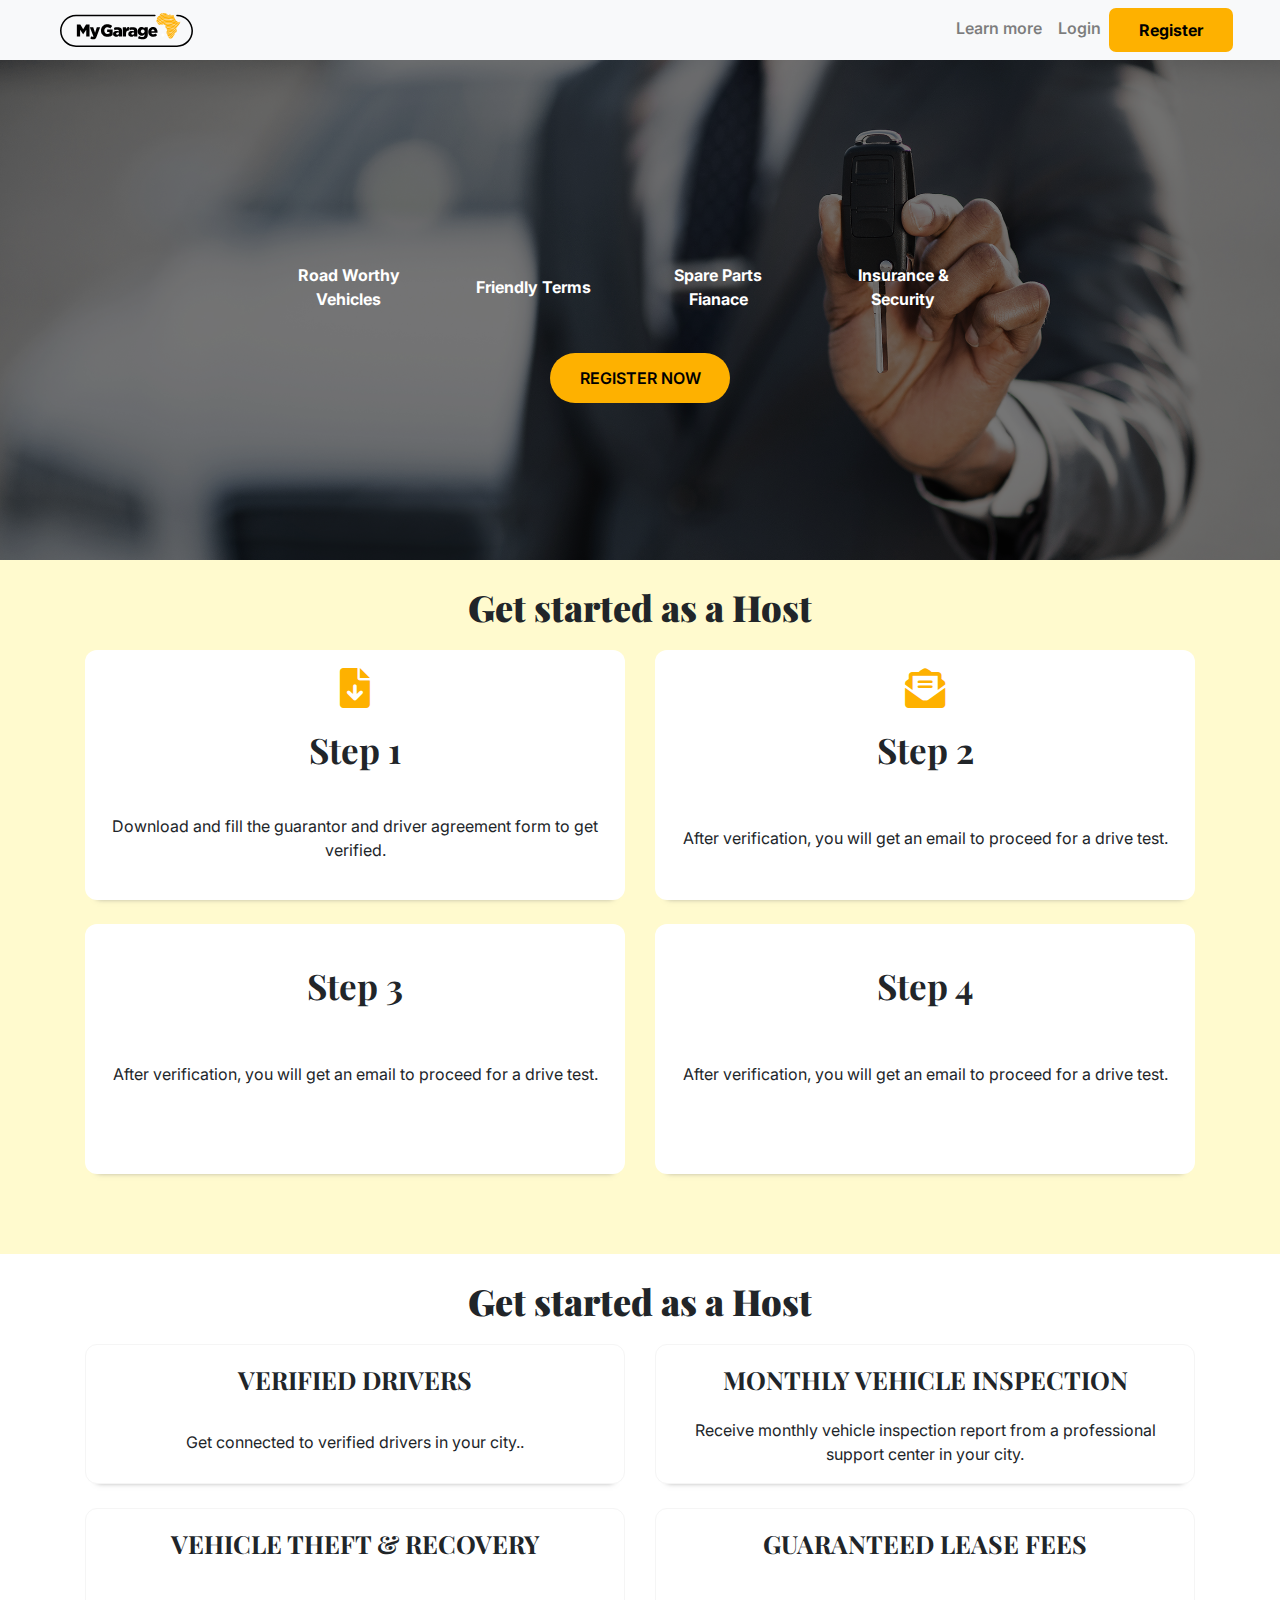
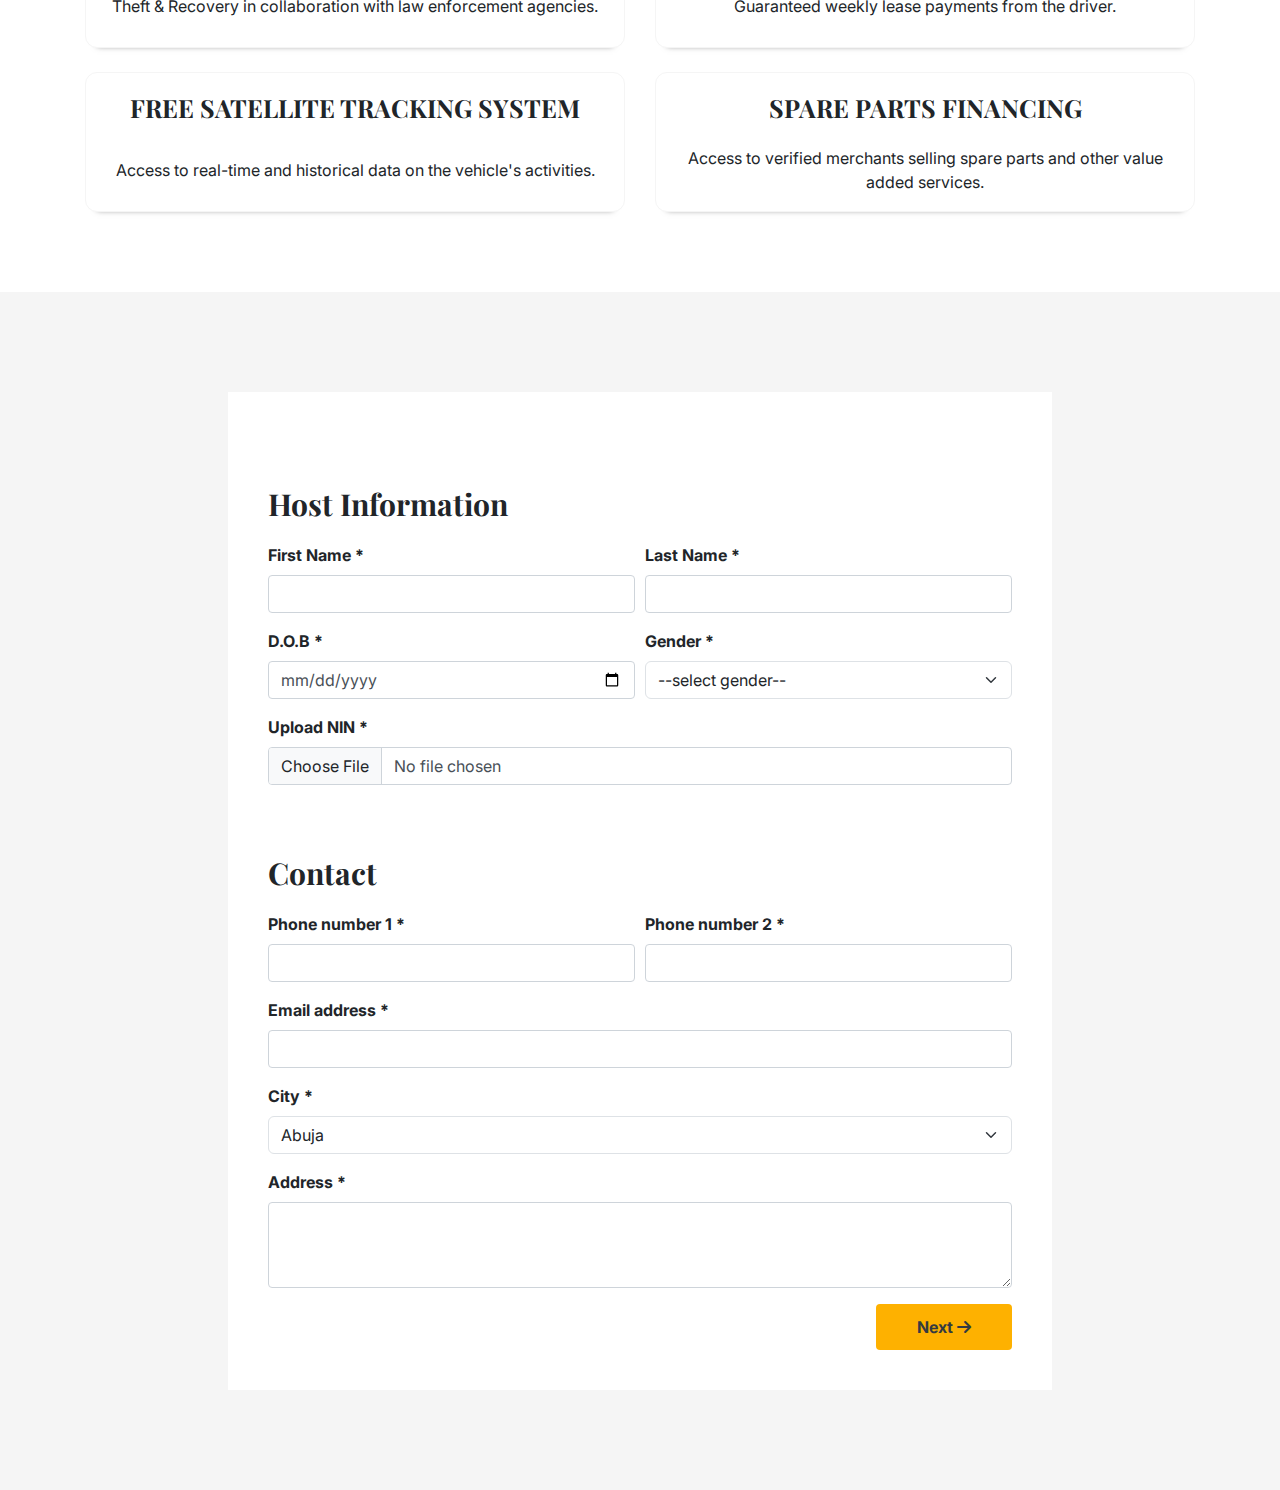
==== commit 86beb48c: "created terms and condition page" ====
--- a/host.html
+++ b/host.html
@@ -32,90 +32,100 @@
   </head>
   <body>
     <style>
-      .box{
+      .box {
         width: 100%;
         height: 200px;
         margin-bottom: 30px;
       }
-      .register-banner {
-        /* height: 580px; */
-      }
-      .introImg{
+      .introImg {
         width: 100%;
         height: 580px;
       }
-      .introImg img{
+      .introImg img {
         width: 100%;
         height: 100%;
       }
-      
     </style>
     <!-- navbar -->
-    <div class="navbar">
-      <div class="logo">
-        <a href="index.html">
-        <img src="assets/img/logo1.svg" alt="" />
+    <nav class="navbar navbar-expand-lg navbar-light bg-light">
+      <div class="container-fluid">
+        <a class="navbar-brand logo" href="#">
+          <img src="assets/img/logo1.svg" alt="" />
         </a>
+        <button class="navbar-toggler" type="button" data-bs-toggle="collapse" data-bs-target="#navbarNavAltMarkup" aria-controls="navbarNavAltMarkup" aria-expanded="false" aria-label="Toggle navigation">
+          <span class="navbar-toggler-icon"></span>
+        </button>
+        <div class="collapse navbar-collapse offset-lg-7" id="navbarNavAltMarkup">
+          <div class="navbar-nav">
+            <a class="nav-link" href="#">Learn more</a>
+            <a class="nav-link" href="login.html">Login</a>
+            <a class="accBtn" href="register.html">Register</a>
+          </div>
+        </div>
       </div>
-      <ul class="account-section">
-        <li>Learn more</li>
-        <li><a href="login.html">Login</a></li>
-        <li class="">
-          <a href="" class="accBtn">Sign up</a>
-        </li>
-      </ul>
-    </div>
+    </nav>
     <!-- banner -->
     <div class="host-banner">
-      <div class="get-started-links">
-        <span>Road Worthy Vehicles</span>
-        <span>Friendly Terms</span>
-        <span>Spare Parts Fianace</span>
-        <span>Insurance & Security</span>
+      <div class="get-started-links row">
+        <div class="col-sm-6 col-md-12 col-lg-3">
+          <span>Road Worthy Vehicles</span>
+        </div>
+        <div class="col-sm-6 col-md-12 col-lg-3">
+          <span>Friendly Terms</span>
+        </div>
+        <div class="col-sm-6 col-md-12 col-lg-3">
+          <span>Spare Parts Fianace</span>
+        </div>
+        <div class="col-sm-6 col-md-12 col-lg-3">
+          <span>Insurance & Security</span>
+        </div>
       </div>
       <a href="#form-region" class="linkBtn">REGISTER NOW</a>
     </div>
 
     <div class="steps-section">
-        
       <p class="title text-center">Get started as a Host</p>
       <div class="container">
-        <div class="row">
-          <div class="col-sm-6 col-md-3">
-            <div class="stepsBox">
-                <div class="step-icon">
-                    <i class="fa-solid fa-file-arrow-down"></i>
-                </div>
+        <div class="row g-4">
+          <div class="col-sm-6 col-md-6">
+            <div class="stepsBox">
+              <div class="step-icon">
+                <i class="fa-solid fa-file-arrow-down"></i>
+              </div>
               <div class="step-count">Step 1</div>
               <div class="step-info">
-                  Download and fill the guarantor and driver agreement form to get verified.
-              </div>
-            </div>
-          </div>
-          <div class="col-sm-6 col-md-3">
-            <div class="stepsBox">
-                <div class="step-icon">
-                    <i class="fa-solid fa-envelope-open-text"></i>
-                </div>
+                Download and fill the guarantor and driver agreement form to get
+                verified.
+              </div>
+            </div>
+          </div>
+          <div class="col-sm-6 col-md-6">
+            <div class="stepsBox">
+              <div class="step-icon">
+                <i class="fa-solid fa-envelope-open-text"></i>
+              </div>
               <div class="step-count">Step 2</div>
               <div class="step-info">
-                After verification, you will get an email to proceed for a drive test.
-              </div>
-            </div>
-          </div>
-          <div class="col-sm-6 col-md-3">
+                After verification, you will get an email to proceed for a drive
+                test.
+              </div>
+            </div>
+          </div>
+          <div class="col-sm-6 col-md-6">
             <div class="stepsBox">
               <div class="step-count">Step 3</div>
               <div class="step-info">
-                After verification, you will get an email to proceed for a drive test.
-              </div>
-            </div>
-          </div>
-          <div class="col-sm-6 col-md-3">
+                After verification, you will get an email to proceed for a drive
+                test.
+              </div>
+            </div>
+          </div>
+          <div class="col-sm-6 col-md-6">
             <div class="stepsBox">
               <div class="step-count">Step 4</div>
               <div class="step-info">
-                After verification, you will get an email to proceed for a drive test.
+                After verification, you will get an email to proceed for a drive
+                test.
               </div>
             </div>
           </div>
@@ -124,67 +134,70 @@
     </div>
 
     <div class="steps-section2">
-        <p class="title text-center">Get started as a Host</p>
-        <div class="container">
-          <div class="row g-4">
-            <div class="col-sm-6 col-md-6">
-              <div class="stepsBox">
-                <div class="step-count">VERIFIED DRIVERS</div>
-                <div class="step-info">
-                    Get connected to verified drivers in your city..
-                </div>
-              </div>
-            </div>
-            <div class="col-sm-6 col-md-6">
-              <div class="stepsBox">
-                <div class="step-count">MONTHLY VEHICLE INSPECTION</div>
-                <div class="step-info">
-                    Receive monthly vehicle inspection report from a professional support center in your city.
-                </div>
-              </div>
-            </div>
-            <div class="col-sm-6 col-md-6">
-              <div class="stepsBox">
-                <div class="step-count">VEHICLE THEFT & RECOVERY</div>
-                <div class="step-info">
-                    Theft & Recovery in collaboration with law enforcement agencies.
-                </div>
-              </div>
-            </div>
-            <div class="col-sm-6 col-md-6">
-              <div class="stepsBox">
-                <div class="step-count">GUARANTEED LEASE FEES</div>
-                <div class="step-info">
-                    Guaranteed weekly lease payments from the driver.
-                </div>
-              </div>
-            </div>  
-            <div class="col-sm-6 col-md-6">
-                <div class="stepsBox">
-                  <div class="step-count">FREE SATELLITE TRACKING SYSTEM</div>
-                  <div class="step-info">
-                    Access to real-time and historical data on the vehicle's activities.
-                  </div>
-                </div>
-              </div>
-              <div class="col-sm-6 col-md-6">
-                <div class="stepsBox">
-                  <div class="step-count">SPARE PARTS FINANCING</div>
-                  <div class="step-info">
-                    Access to verified merchants selling spare parts and other value added services.
-                  </div>
-                </div>
-              </div>
+      <p class="title text-center">Get started as a Host</p>
+      <div class="container">
+        <div class="row g-4">
+          <div class="col-sm-6 col-md-6">
+            <div class="stepsBox">
+              <div class="step-count">VERIFIED DRIVERS</div>
+              <div class="step-info">
+                Get connected to verified drivers in your city..
+              </div>
+            </div>
+          </div>
+          <div class="col-sm-6 col-md-6">
+            <div class="stepsBox">
+              <div class="step-count">MONTHLY VEHICLE INSPECTION</div>
+              <div class="step-info">
+                Receive monthly vehicle inspection report from a professional
+                support center in your city.
+              </div>
+            </div>
+          </div>
+          <div class="col-sm-6 col-md-6">
+            <div class="stepsBox">
+              <div class="step-count">VEHICLE THEFT & RECOVERY</div>
+              <div class="step-info">
+                Theft & Recovery in collaboration with law enforcement agencies.
+              </div>
+            </div>
+          </div>
+          <div class="col-sm-6 col-md-6">
+            <div class="stepsBox">
+              <div class="step-count">GUARANTEED LEASE FEES</div>
+              <div class="step-info">
+                Guaranteed weekly lease payments from the driver.
+              </div>
+            </div>
+          </div>
+          <div class="col-sm-6 col-md-6">
+            <div class="stepsBox">
+              <div class="step-count">FREE SATELLITE TRACKING SYSTEM</div>
+              <div class="step-info">
+                Access to real-time and historical data on the vehicle's
+                activities.
+              </div>
+            </div>
+          </div>
+          <div class="col-sm-6 col-md-6">
+            <div class="stepsBox">
+              <div class="step-count">SPARE PARTS FINANCING</div>
+              <div class="step-info">
+                Access to verified merchants selling spare parts and other value
+                added services.
+              </div>
+            </div>
           </div>
         </div>
       </div>
-      <div class="form-region" id="form-region">
-        <div class="container-fluid">
-          <div class="row">        
-            <div class="col-sm-6 col-md-8 offset-md-2">
-              <div class="registerForm">
-                <form action="">
-                 <div class="form1">
+    </div>
+    <div class="form-region" id="form-region">
+      <div class="container-fluid">
+        <div class="row">
+          <div class="col-sm-6 col-md-12 col-lg-8 offset-lg-2">
+            <div class="registerForm">
+              <form action="">
+                <div class="form1">
                   <p class="form-title">Host Information</p>
                   <div class="form-row">
                     <div class="col-sm-6 col-md-6">
@@ -249,7 +262,7 @@
                     <div class="col-sm-6 col-md-12 col-lg-12">
                       <div class="form-group">
                         <label for="">City *</label>
-                        <select name=""class="form-select">
+                        <select name="" class="form-select">
                           <option value="">Abuja</option>
                           <option value="">Lagos</option>
                           <option value="">Kano</option>
@@ -276,184 +289,414 @@
                     </div>
                   </div>
                   <div class="moveBtn">
-                    <button id="nextBtn" class="btn text-dark bg-ylw">Next <i class="fa-solid fa-arrow-right"></i></button>
-                  </div>  
-                 </div>   
-                 <div class="form2">
-                  <p class="form-title">Documentation</p>
-                <div class="form-row">
-                  <div class="col-sm-6 col-md-6 col-lg-6">
-                    <div class="form-group">
-                      <label for="">Driver License *</label>
+                    <button id="nextBtn" class="btn text-dark bg-ylw">
+                      Next
+                      <i class="fa-solid fa-arrow-right"></i>
+                    </button>
+                  </div>
+                </div>
+                <div class="form2">
+                  <p class="form-title">Terms of Agreement</p>
+                  <p>
+                    Lorem ipsum dolor sit, amet consectetur adipisicing elit.
+                    Nemo repellendus nostrum explicabo numquam culpa aliquam.
+                  </p>
+                  <div class="form-row">
+                    <div class="col-sm-6 col-md-6 mb-2">
+                      <button class="btn w-100 bg-ylw">Download</button>
+                    </div>
+                    <div class="col-sm-6 col-md-6">
+                      <input type="file" class="form-control" />
+                      <small>Upload</small>
+                    </div>
+                  </div>
+                  <p class="form-title">Bank</p>
+                  <div class="form-row">
+                    <div class="col-sm-6 col-md-4 col-lg-6">
+                      <div class="form-group">
+                        <label for="">Bank Name</label>
+                        <input type="text" class="form-control" />
+                      </div>
+                    </div>
+                    <div class="col-sm-6 col-md-4 col-lg-6">
+                      <div class="form-group">
+                        <label for="">Account type</label>
+                        <select name="" class="form-select">
+                          <option value="">Savings</option>
+                          <option value="">Current</option>
+                        </select>
+                      </div>
+                    </div>
+                    <div class="col-sm-6 col-md-4 col-lg-6">
+                      <div class="form-group">
+                        <label for="">Account number</label>
+                        <input type="text" class="form-control" />
+                      </div>
+                    </div>
+                    <div class="col-sm-6 col-md-4 col-lg-6">
+                      <div class="form-group">
+                        <label for="">Account number</label>
+                        <input type="text" class="form-control" />
+                      </div>
+                    </div>
+                  </div>
+
+                  <p class="form-title">Service Model</p>
+                  <div class="form-group">
+                    <label for="">Service Type</label>
+                    <select
+                      name="service_model"
+                      id="service_model"
+                      class="form-select"
+                    >
+                      <option value="">--select service type--</option>
+                      <option value="hire_purchase" id="hire_purchase">
+                        Hire purchase
+                      </option>
+                      <option value="rental" id="rental">Rental</option>
+                    </select>
+                  </div>
+                  <div class="purchaseSection">
+                    <div class="form-row">
+                      <div class="col-sm-6 col-md-6">
+                        <div class="form-group">
+                          <label for="">Hire purchase value</label>
+                          <input type="text" class="form-control" />
+                        </div>
+                      </div>
+                      <div class="col-sm-6 col-md-6">
+                        <div class="form-group">
+                          <label for="">City</label>
+                          <select name="" id="" class="form-select">
+                            <option value="">Abuja</option>
+                            <option value="">Lagos</option>
+                            <option value="">Benue</option>
+                            <option value="">Abia</option>
+                            <option value="">Abuja</option>
+                          </select>
+                        </div>
+                      </div>
+                      <div class="col-sm-6 col-md-6">
+                        <div class="form-group">
+                          <label for="">Security deposit</label>
+                          <input type="text" class="form-control" />
+                        </div>
+                      </div>
+                      <div class="col-sm-6 col-md-6">
+                        <div class="form-group">
+                          <label for="">Weekly remittance</label>
+                          <input type="text" class="form-control" />
+                        </div>
+                      </div>
+                      <div class="col-sm-6 col-md-6">
+                        <div class="form-group">
+                          <label for="">Transmission</label>
+                          <select name="" id="" class="form-select">
+                            <option value="">Automatic</option>
+                            <option value="">Manual</option>
+                          </select>
+                        </div>
+                      </div>
+                      <div class="col-sm-6 col-md-12">
+                        <div class="form-group">
+                          <label for="">Engine type</label>
+                          <select name="" id="" class="form-select">
+                            <option value="">Petrol</option>
+                            <option value="">Diesel</option>
+                          </select>
+                        </div>
+                      </div>
+                      <div class="col-sm-6 col-md-12">
+                        <label for="">
+                          Recommend the address of your preferred mechanic
+                        </label>
+                        <textarea
+                          class="form-control"
+                          name=""
+                          id=""
+                          cols="30"
+                          rows="3"
+                        ></textarea>
+                      </div>
+                      <div class="col-sm-6 col-md-6"></div>
+                    </div>
+                    <!-- hire purchase table -->
+                    <table class="table table-striped">
+                      <thead>
+                        <tr>
+                          <th scope="col"></th>
+                          <th scope="col">Host</th>
+                          <th scope="col">Driver</th>
+                        </tr>
+                      </thead>
+                      <tbody>
+                        <tr>
+                          <th scope="row">
+                            Repairs on the suspension system , exhaust, fuel
+                            supply system
+                          </th>
+                          <td><i class="fa-solid fa-times text-danger"></i></td>
+                          <td>
+                            <i
+                              class="fa-solid fa-circle-check text-success"
+                            ></i>
+                          </td>
+                        </tr>
+                        <tr>
+                          <th scope="row">Monthly oil change and servicing</th>
+                          <td><i class="fa-solid fa-times text-danger"></i></td>
+                          <td>
+                            <i
+                              class="fa-solid fa-circle-check text-success"
+                            ></i>
+                          </td>
+                        </tr>
+                        <tr>
+                          <th scope="row">Repair on air conditioning system</th>
+                          <td><i class="fa-solid fa-times text-danger"></i></td>
+                          <td>
+                            <i
+                              class="fa-solid fa-circle-check text-success"
+                            ></i>
+                          </td>
+                        </tr>
+                        <tr>
+                          <th scope="row">
+                            Insurance and vehicle document renewals
+                          </th>
+                          <td>
+                            <i
+                              class="fa-solid fa-circle-check text-success"
+                            ></i>
+                          </td>
+                          <td><i class="fa-solid fa-times text-danger"></i></td>
+                        </tr>
+                        <tr>
+                          <th scope="row">Repair on wear and tear</th>
+                          <td><i class="fa-solid fa-times text-danger"></i></td>
+                          <td>
+                            <i
+                              class="fa-solid fa-circle-check text-success"
+                            ></i>
+                          </td>
+                        </tr>
+                        <tr>
+                          <th scope="row">Can the driver work out of town</th>
+                          <td><i class="fa-solid fa-times text-danger"></i></td>
+                          <td><i class="fa-solid fa-times text-danger"></i></td>
+                        </tr>
+                        <tr>
+                          <th scope="row">Comprehensive Insurance</th>
+                          <td>
+                            <i
+                              class="fa-solid fa-circle-check text-success"
+                            ></i>
+                          </td>
+                          <td>
+                            <i
+                              class="fa-solid fa-circle-check text-success"
+                            ></i>
+                          </td>
+                        </tr>
+                      </tbody>
+                    </table>
+                  </div>
+                  <div class="rentalSection">
+                    <div class="form-row">
+                      <div class="col-sm-6 col-md-6">
+                        <div class="form-group">
+                          <label for="">City</label>
+                          <select name="" id="" class="form-select">
+                            <option value="">Abuja</option>
+                            <option value="">Lagos</option>
+                            <option value="">Benue</option>
+                            <option value="">Abia</option>
+                            <option value="">Abuja</option>
+                          </select>
+                        </div>
+                      </div>
+                      <div class="col-sm-6 col-md-6">
+                        <div class="form-group">
+                          <label for="">Security deposit</label>
+                          <input type="text" class="form-control" />
+                        </div>
+                      </div>
+                      <div class="col-sm-6 col-md-6">
+                        <div class="form-group">
+                          <label for="">Weekly remittance</label>
+                          <input type="text" class="form-control" />
+                        </div>
+                      </div>
+                      <div class="col-sm-6 col-md-6">
+                        <div class="form-group">
+                          <label for="">Transmission</label>
+                          <select name="" id="" class="form-select">
+                            <option value="">Automatic</option>
+                            <option value="">Manual</option>
+                          </select>
+                        </div>
+                      </div>
+                      <div class="col-sm-6 col-md-12">
+                        <div class="form-group">
+                          <label for="">Engine type</label>
+                          <select name="" id="" class="form-select">
+                            <option value="">Petrol</option>
+                            <option value="">Diesel</option>
+                          </select>
+                        </div>
+                      </div>
+                      <div class="col-sm-6 col-md-12">
+                        <label for="">
+                          Recommend the address of your preferred mechanic
+                        </label>
+                        <textarea
+                          class="form-control"
+                          name=""
+                          id=""
+                          cols="30"
+                          rows="3"
+                        ></textarea>
+                      </div>
+                    </div>
+                    <!-- rental table -->
+                    <table class="table table-striped">
+                      <thead>
+                        <tr>
+                          <th scope="col"></th>
+                          <th scope="col">Host</th>
+                          <th scope="col">Driver</th>
+                        </tr>
+                      </thead>
+                      <tbody>
+                        <tr>
+                          <th scope="row">
+                            Repairs on the suspension system , exhaust, fuel
+                            supply system
+                          </th>
+                          <td><i class="fa-solid fa-times text-danger"></i></td>
+                          <td>
+                            <i
+                              class="fa-solid fa-circle-check text-success"
+                            ></i>
+                          </td>
+                        </tr>
+                        <tr>
+                          <th scope="row">Monthly oil change and servicing</th>
+                          <td><i class="fa-solid fa-times text-danger"></i></td>
+                          <td>
+                            <i
+                              class="fa-solid fa-circle-check text-success"
+                            ></i>
+                          </td>
+                        </tr>
+                        <tr>
+                          <th scope="row">Repair on air conditioning system</th>
+                          <td><i class="fa-solid fa-times text-danger"></i></td>
+                          <td>
+                            <i
+                              class="fa-solid fa-circle-check text-success"
+                            ></i>
+                          </td>
+                        </tr>
+                        <tr>
+                          <th scope="row">
+                            Insurance and vehicle document renewals
+                          </th>
+                          <td>
+                            <i
+                              class="fa-solid fa-circle-check text-success"
+                            ></i>
+                          </td>
+                          <td><i class="fa-solid fa-times text-danger"></i></td>
+                        </tr>
+                        <tr>
+                          <th scope="row">Repair on wear and tear</th>
+                          <td><i class="fa-solid fa-times text-danger"></i></td>
+                          <td>
+                            <i
+                              class="fa-solid fa-circle-check text-success"
+                            ></i>
+                          </td>
+                        </tr>
+                        <tr>
+                          <th scope="row">Can the driver work out of town</th>
+                          <td><i class="fa-solid fa-times text-danger"></i></td>
+                          <td><i class="fa-solid fa-times text-danger"></i></td>
+                        </tr>
+                        <tr>
+                          <th scope="row">Comprehensive Insurance</th>
+                          <td>
+                            <i
+                              class="fa-solid fa-circle-check text-success"
+                            ></i>
+                          </td>
+                          <td>
+                            <i
+                              class="fa-solid fa-circle-check text-success"
+                            ></i>
+                          </td>
+                        </tr>
+                      </tbody>
+                    </table>
+                  </div>
+
+                  <div class="checkBox">
+                    <div class="form-check termsCheck">
                       <input
-                        type="text"
-                        class="form-control"
-                        placeholder="Driver License number"
+                        class="form-check-input"
+                        type="checkbox"
+                        value=""
+                        id="flexCheckDefault"
                       />
-                    </div>
-                  </div>
-                  <div class="col-sm-6 col-md-6 col-lg-6">
-                    <div class="form-group">
-                      <label for="">Upload Driver License *</label>
-                      <input type="file" class="form-control" />
-                    </div>
+                      <label class="form-check-label" for="flexCheckDefault">
+                        By checking this box I agree to <a class="text-warning" href="terms_conditions.html">terms and conditions.</a>
+                      </label>
+                    </div>
+                  </div>
+                  <div class="moveBtn">
+                    <button id="backBtn" class="btn">
+                      <i class="fa-solid fa-arrow-left"></i>
+                      Back
+                    </button>
+                    <button class="btn text-dark bg-ylw ml-4">REGISTER</button>
                   </div>
                 </div>
-                <p class="form-title">Terms of Agreement</p>
-                <p>
-                  Lorem ipsum dolor sit, amet consectetur adipisicing elit. Nemo
-                  repellendus nostrum explicabo numquam culpa aliquam.
-                </p>
-                <div class="form-row">
-                  <div class="col-sm-6 col-md-6">
-                    <button class="btn w-100 bg-ylw">Download</button>
-                  </div>
-                  <div class="col-sm-6 col-md-6">
-                    <input type="file" class="form-control" />
-                    <small>Upload</small>
-                  </div>
-                </div>
-                <p class="form-title">Guarantor Information</p>
-                <p>
-                  Lorem ipsum dolor sit amet consectetur adipisicing elit.
-                  Pariatur commodi labore vero laboriosam, reprehenderit vel.
-                </p>
-                <div class="form-row">
-                  <div class="col-sm-6 col-md-4 col-lg-4">
-                    <div class="form-group">
-                      <button class="btn bg-ylw w-100">Download</button>
-                    </div>
-                  </div>
-                  <div class="col-sm-6 col-md-4 col-lg-4">
-                    <div class="form-group">
-                      <input type="file" class="form-control" />
-                      <small>Guarantor 1</small>
-                    </div>
-                  </div>
-                  <div class="col-sm-6 col-md-4 col-lg-4">
-                    <div class="form-group">
-                      <input type="file" class="form-control" />
-                      <small>Guarantor 2</small>
-                    </div>
-                  </div>
-                </div>
-                <p class="form-title">Bank</p>
-                <div class="form-row">
-                  <div class="col-sm-6 col-md-4 col-lg-6">
-                    <div class="form-group">
-                      <label for="">Bank Name</label>
-                      <input type="text" class="form-control" />
-                    </div>
-                  </div>
-                  <div class="col-sm-6 col-md-4 col-lg-6">
-                    <div class="form-group">
-                      <label for="">Account type</label>
-                      <select name="" class="form-select">
-                        <option value="">Savings</option>
-                        <option value="">Current</option>
-                      </select>
-                    </div>
-                  </div>
-                  <div class="col-sm-6 col-md-4 col-lg-6">
-                    <div class="form-group">
-                      <label for="">Account number</label>
-                      <input type="text" class="form-control" />
-                    </div>
-                  </div>
-                  <div class="col-sm-6 col-md-4 col-lg-6">
-                    <div class="form-group">
-                      <label for="">Account number</label>
-                      <input type="text" class="form-control" />
-                    </div>
-                  </div>
-                </div>
-
-                <table class="questionTable text-center">
-                    <tr>
-                        <th>Variable</th>
-                        <th>Host</th>
-                        <th>Driver</th>
-                    </tr>
-                    <tr>
-                        <td></td>
-                        <td colspan="2">Rental</td>
-                    </tr>
-                    <tr>
-                        <td>text text</td>
-                        <td><i class="fa-solid fa-check"></i></td>
-                        <td><i class="fa-solid fa-times"></i></td>
-                    </tr>
-                    <tr>
-                        <td>text text</td>
-                        <td><i class="fa-solid fa-times"></i></td>
-                        <td><i class="fa-solid fa-check"></i></td>
-                    </tr>
-                    <tr>
-                        <td>text text</td>
-                        <td><i class="fa-solid fa-check"></i></td>
-                        <td><i class="fa-solid fa-times"></i></td>
-                    </tr>
-                    <tr>
-                        <td>text text</td>
-                        <td><i class="fa-solid fa-times"></i></td>
-                        <td><i class="fa-solid fa-check"></i></td>
-                    </tr>
-                    <tr>
-                        <td>text text</td>
-                        <td><i class="fa-solid fa-check"></i></td>
-                        <td><i class="fa-solid fa-times"></i></td>
-                    </tr>
-                    <tr>
-                        <td>text text</td>
-                        <td><i class="fa-solid fa-times"></i></td>
-                        <td><i class="fa-solid fa-check"></i></td>
-                    </tr>
-                </table>
-                <div class="moveBtn">
-                  <button id="backBtn" class="btn"><i class="fa-solid fa-arrow-left"></i> Back</button>
-                  <button class="btn text-dark bg-ylw ml-4">REGISTER</button>
-                </div> 
-                </div>             
-                </form>
-              </div>
-            </div>
+              </form>
+            </div>
+          </div>
         </div>
-        </div>
-      </div>   
-
+      </div>
+    </div>
   </body>
 </html>
 <script>
   AOS.init()
 </script>
-<!-- <script src="assets/app.js"></script> -->
 <script>
   // multistep form
-let nextButton =  document.querySelector('#nextBtn');
-let backButton =  document.querySelector('#backBtn');
-
-let box1 = document.querySelector('.form1');
-let box2 = document.querySelector('.form2');
-
-nextButton.addEventListener('click', (e)=>{
-    e.preventDefault();
-    showBox2();
-});
-backButton.addEventListener('click', (e)=>{
-    e.preventDefault();
-    showBox1();
-});
-function showBox2(){
-    box1.style.display = "none";
-    box2.style.display = "block";
-}
-
-function showBox1(){
-    box2.style.display = "none";
-    box1.style.display = "block";
-}
-
-  
+  let nextButton = document.querySelector('#nextBtn')
+  let backButton = document.querySelector('#backBtn')
+
+  let box1 = document.querySelector('.form1')
+  let box2 = document.querySelector('.form2')
+
+  nextButton.addEventListener('click', (e) => {
+    e.preventDefault()
+    showBox2()
+  })
+  backButton.addEventListener('click', (e) => {
+    e.preventDefault()
+    showBox1()
+  })
+  function showBox2() {
+    box1.style.display = 'none'
+    box2.style.display = 'block'
+  }
+
+  function showBox1() {
+    box2.style.display = 'none'
+    box1.style.display = 'block'
+  }
 </script>
 
 <!-- VERIFIED DRIVERS
@@ -474,9 +717,9 @@
 SPARE PARTS FINANCING
 Access to verified merchants selling spare parts and other value added services. -->
 
-
-<!-- [6:13 PM, 2/28/2022] Sir Ifeanyi: Service Model 1
--Hire Purhcase
+<!-- [6:13 PM, 2/28/2022] Sir Ifeanyi:
+Service Model 1
+-Hire Purhcase, 
 city
 hire purhcase value
 security deposit
@@ -485,11 +728,11 @@
 engine type; petrol or diesel
 Recommend the address of your preferred mechanic
 
-Who will be responsible for repairs on the suspension system , exhaust, fuel supply system?-driver
-Who will be responsible for monthly oil change and servicing?-driver
-Who will be responsible for repair on air conditioning system?-driver
-Who will be responsible for insurance and vehicle document renewals?-Host
-Who will be responsible for repair on wear and tear? -driver
+repairs on the suspension system , exhaust, fuel supply system?-driver
+monthly oil change and servicing?-driver
+repair on air conditioning system?-driver
+insurance and vehicle document renewals?-Host
+repair on wear and tear? -driver
 Can the driver work out of town?-YNO
 Insurance Type; comprehensive
 
@@ -511,11 +754,11 @@
 engine type; petrol or diesel
 Recommend the address of your preferred mechanic
 
-Who will be responsible for repairs on the suspension system , exhaust, fuel supply system?-driver
-Who will be responsible for monthly oil change and servicing?-driver
-Who will be responsible for repair on air conditioning system?-driver
-Who will be responsible for insurance and vehicle document renewals?-Host
-Who will be responsible for repair on wear and tear? -driver
+ repairs on the suspension system , exhaust, fuel supply system?-driver
+ monthly oil change and servicing?-driver
+ repair on air conditioning system?-driver
+ insurance and vehicle document renewals?-Host
+ repair on wear and tear? -driver
 Can the driver work out of town?-NO
 Insurance Type; comprehensive
 
@@ -527,7 +770,6 @@
 security deposit
 transmission;automatic or manual
 engine type; petrol or diesel
-
 Recommend the address of your preferred mechanic?
 Who will be responsible for repairs on the suspension system , exhaust, fuel supply system?-driver
 Who will be responsible for monthly oil change and servicing?-host
@@ -535,4 +777,27 @@
 Who will be responsible for insurance and vehicle document renewals?-Host
 Who will be responsible for repair on wear and tear? -host
 Can the driver work out of town?-NO
-Insurance Type; comprehensive -->+Insurance Type; comprehensive -->
+
+<script>
+  let hire_purchase = document.querySelector('#hire_purchase')
+  let rental = document.querySelector('#rental')
+  let purchase_section = document.querySelector('.purchaseSection')
+  let rental_section = document.querySelector('.rentalSection')
+  let service_model = document.querySelector('#service_model')
+  console.log(service_model)
+  service_model.addEventListener('change', checkValue)
+
+  function checkValue() {
+    if (service_model.value == 'hire_purchase') {
+      purchase_section.style.display = 'block'
+      rental_section.style.display = 'none'
+    } else if (service_model.value == 'rental') {
+      purchase_section.style.display = 'none'
+      rental_section.style.display = 'block'
+    } else {
+      purchase_section.style.display = 'none'
+      rental_section.style.display = 'none'
+    }
+  }
+</script>
--- a/assets/style.css
+++ b/assets/style.css
@@ -61,8 +61,6 @@
 }
 .navbar {
   font-weight: 600;
-  padding: 0 70px;
-  height: 70px;
   box-shadow: 0 0 10px #c4c4c4;
 }
 .logo {
@@ -981,9 +979,6 @@
 }
 .get-started-links{
   width: 64%;
-  /* margin: auto; */
-  height: 60px;
-  /* background: red; */
   display: flex;
   justify-content: space-between;
   align-items: center;
@@ -991,7 +986,8 @@
   color: #fff;
   font-weight: bold;
   padding-bottom: 30px;
-  margin-top: 90px
+  margin-top: 90px;
+  text-align: center;
 }
 .get-started-links span{
   border-right: 2px solid var(--ylwClr);
@@ -1053,5 +1049,64 @@
 }
 .questionTable td{
   border: 1px solid;
-
-}+}
+.table i{
+  font-size: 15px;
+  color: #555;
+  /* font-weight: 500; */
+}
+.purchaseSection, .rentalSection{
+  display: none;
+}
+.termsCheck{
+  margin-bottom: 25px;
+}
+
+@media screen and (max-width: 900px) {
+  .get-started-links{
+    width: 94%;
+    display: flex;
+    justify-content: space-between;
+    align-items: center;
+    padding: 0 40px;
+    color: #fff;
+    font-weight: bold;
+    padding-bottom: 30px;
+    margin-top: 90px;
+    text-align: center;
+  }
+  .get-started-links span{
+    border-right: 2px solid var(--ylwClr);
+    padding-bottom:  28px;
+    justify-content: center;
+    align-items: center;
+  }
+  .get-started-links span:last-child{
+    border-right: none;
+  }
+  .steps-section2 .step-count{
+    padding: 10px;
+    font-size: 20px;
+    text-align: center;
+  }
+}
+@media screen  and (max-width: 700px){
+  .host-banner{
+    height: 400px;
+  }
+  .host-banner::after{
+    height: 400px;
+  }
+  .host-banner .linkBtn{
+    padding: 30px 10px;
+  }
+  .title{
+    font-size: 20px;
+  }
+  .steps-section2 .step-count{
+    font-size: 17px;
+  }
+  .navbar{
+    text-align: center;
+  }
+}
